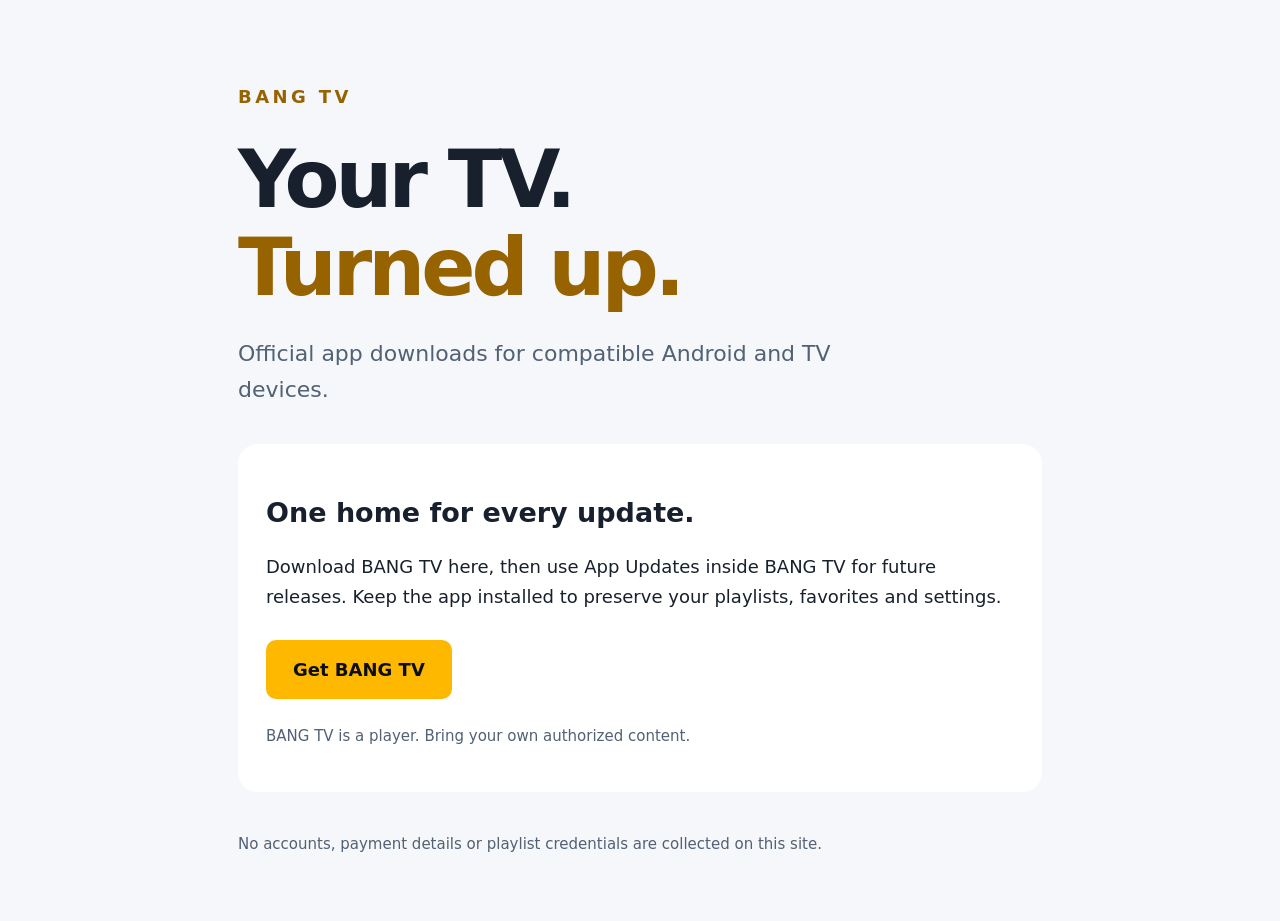
==== index.html @ d8cdfb1e "Establish public download site and honest pending-release manifest" ====
<!doctype html>
<html lang="en"><head><meta charset="utf-8"><meta name="viewport" content="width=device-width,initial-scale=1"><title>BANG TV · Official downloads</title><link rel="stylesheet" href="style.css"></head>
<body><main><p class="eyebrow">BANG TV</p><h1>Your TV.<br><span>Turned up.</span></h1><p class="lead">Official app downloads for compatible Android and TV devices.</p><section><h2>One home for every update.</h2><p>Download BANG TV here, then use App Updates inside BANG TV for future releases. Keep the app installed to preserve your playlists, favorites and settings.</p><a class="button" href="download/">Get BANG TV</a><p class="quiet">BANG TV is a player. Bring your own authorized content.</p></section><footer>No accounts, payment details or playlist credentials are collected on this site.</footer></main></body></html>
---- style.css ----
:root{color-scheme:dark;--bg:#0b0f14;--panel:#161d27;--text:#f5f3ee;--muted:#a8b3c2;--amber:#ffb800}*{box-sizing:border-box}body{margin:0;background:var(--bg);color:var(--text);font:18px/1.65 system-ui,sans-serif}main{max-width:860px;margin:auto;padding:64px 28px}.eyebrow{font-weight:900;letter-spacing:.19em;color:var(--amber)}h1{font-size:clamp(42px,8vw,80px);line-height:1.1;letter-spacing:-.05em;margin:24px 0}h1 span{color:var(--amber)}h2{font-size:27px;line-height:1.3}.lead{font-size:22px;color:var(--muted);max-width:610px}section{background:var(--panel);border-radius:20px;padding:28px;margin-top:36px}a{color:var(--amber)}.button{display:inline-block;border:2px solid transparent;border-radius:10px;background:var(--amber);color:#0b0f14;text-decoration:none;padding:13px 25px;font-weight:750;margin:10px 0}a:focus-visible,button:focus-visible{outline:4px solid var(--text);outline-offset:5px}.quiet,footer{font-size:15px;color:var(--muted)}footer{margin-top:40px}button{font:inherit;cursor:pointer}pre{white-space:pre-wrap;overflow-wrap:anywhere;font:inherit}[hidden]{display:none!important}@media(prefers-color-scheme:light){:root{color-scheme:light;--bg:#f5f7fa;--panel:#fff;--text:#17202c;--muted:#526174}a:not(.button),.eyebrow,h1 span{color:#976300}}
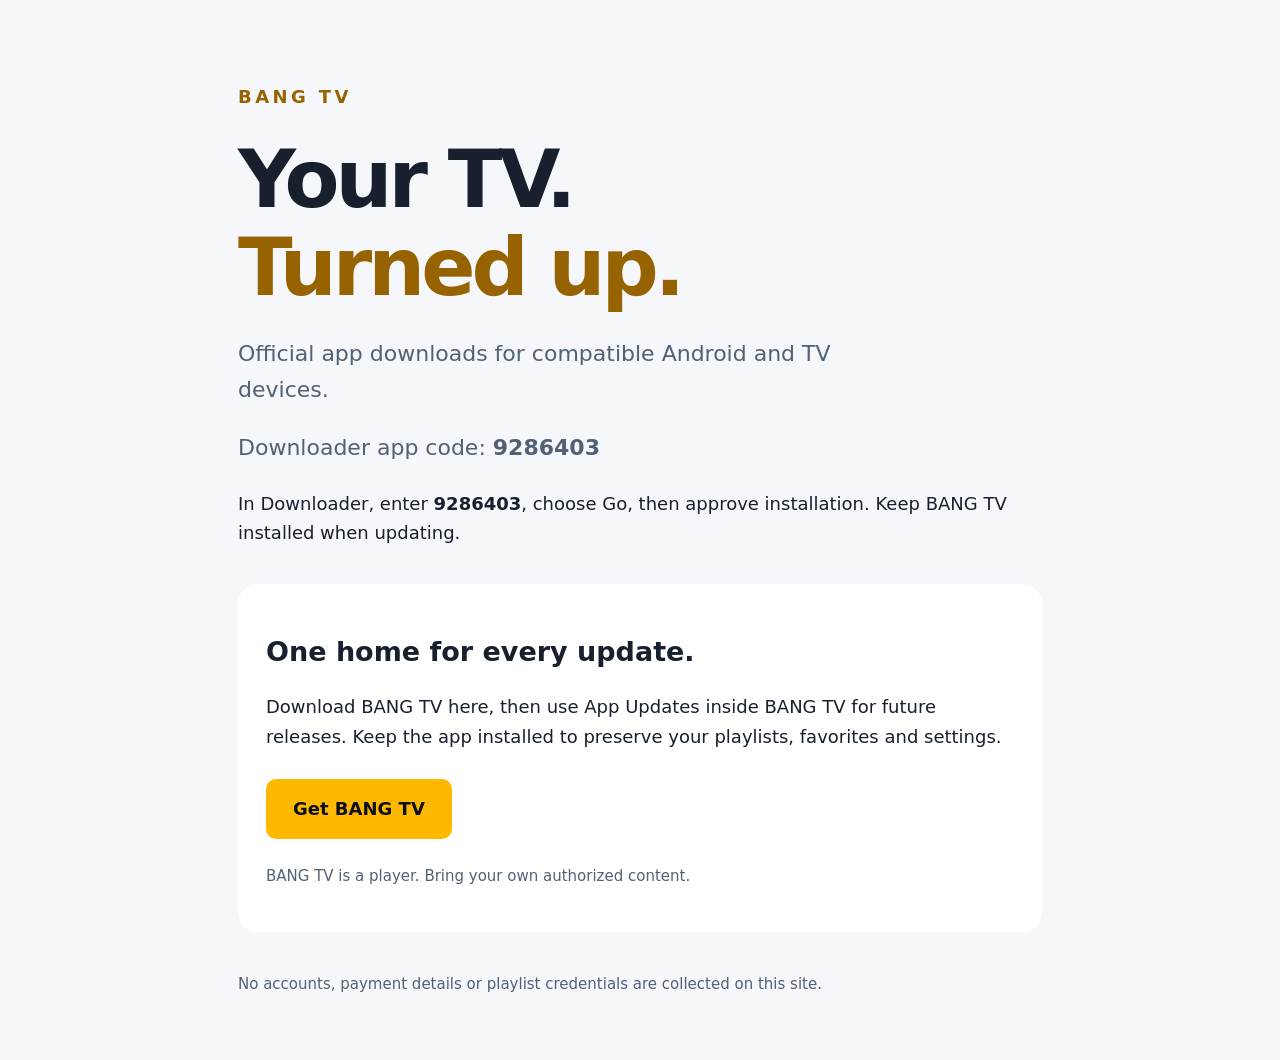
==== commit 10c40af7: "Publish verified permanent Downloader code 9286403 and installation steps" ====
--- a/index.html
+++ b/index.html
@@ -1,3 +1,3 @@
 <!doctype html>
 <html lang="en"><head><meta charset="utf-8"><meta name="viewport" content="width=device-width,initial-scale=1"><title>BANG TV · Official downloads</title><link rel="stylesheet" href="style.css"></head>
-<body><main><p class="eyebrow">BANG TV</p><h1>Your TV.<br><span>Turned up.</span></h1><p class="lead">Official app downloads for compatible Android and TV devices.</p><section><h2>One home for every update.</h2><p>Download BANG TV here, then use App Updates inside BANG TV for future releases. Keep the app installed to preserve your playlists, favorites and settings.</p><a class="button" href="download/">Get BANG TV</a><p class="quiet">BANG TV is a player. Bring your own authorized content.</p></section><footer>No accounts, payment details or playlist credentials are collected on this site.</footer></main></body></html>
+<body><main><p class="eyebrow">BANG TV</p><h1>Your TV.<br><span>Turned up.</span></h1><p class="lead">Official app downloads for compatible Android and TV devices.</p><p class="lead">Downloader app code: <strong>9286403</strong></p><p>In Downloader, enter <strong>9286403</strong>, choose Go, then approve installation. Keep BANG TV installed when updating.</p><section><h2>One home for every update.</h2><p>Download BANG TV here, then use App Updates inside BANG TV for future releases. Keep the app installed to preserve your playlists, favorites and settings.</p><a class="button" href="download/">Get BANG TV</a><p class="quiet">BANG TV is a player. Bring your own authorized content.</p></section><footer>No accounts, payment details or playlist credentials are collected on this site.</footer></main></body></html>
